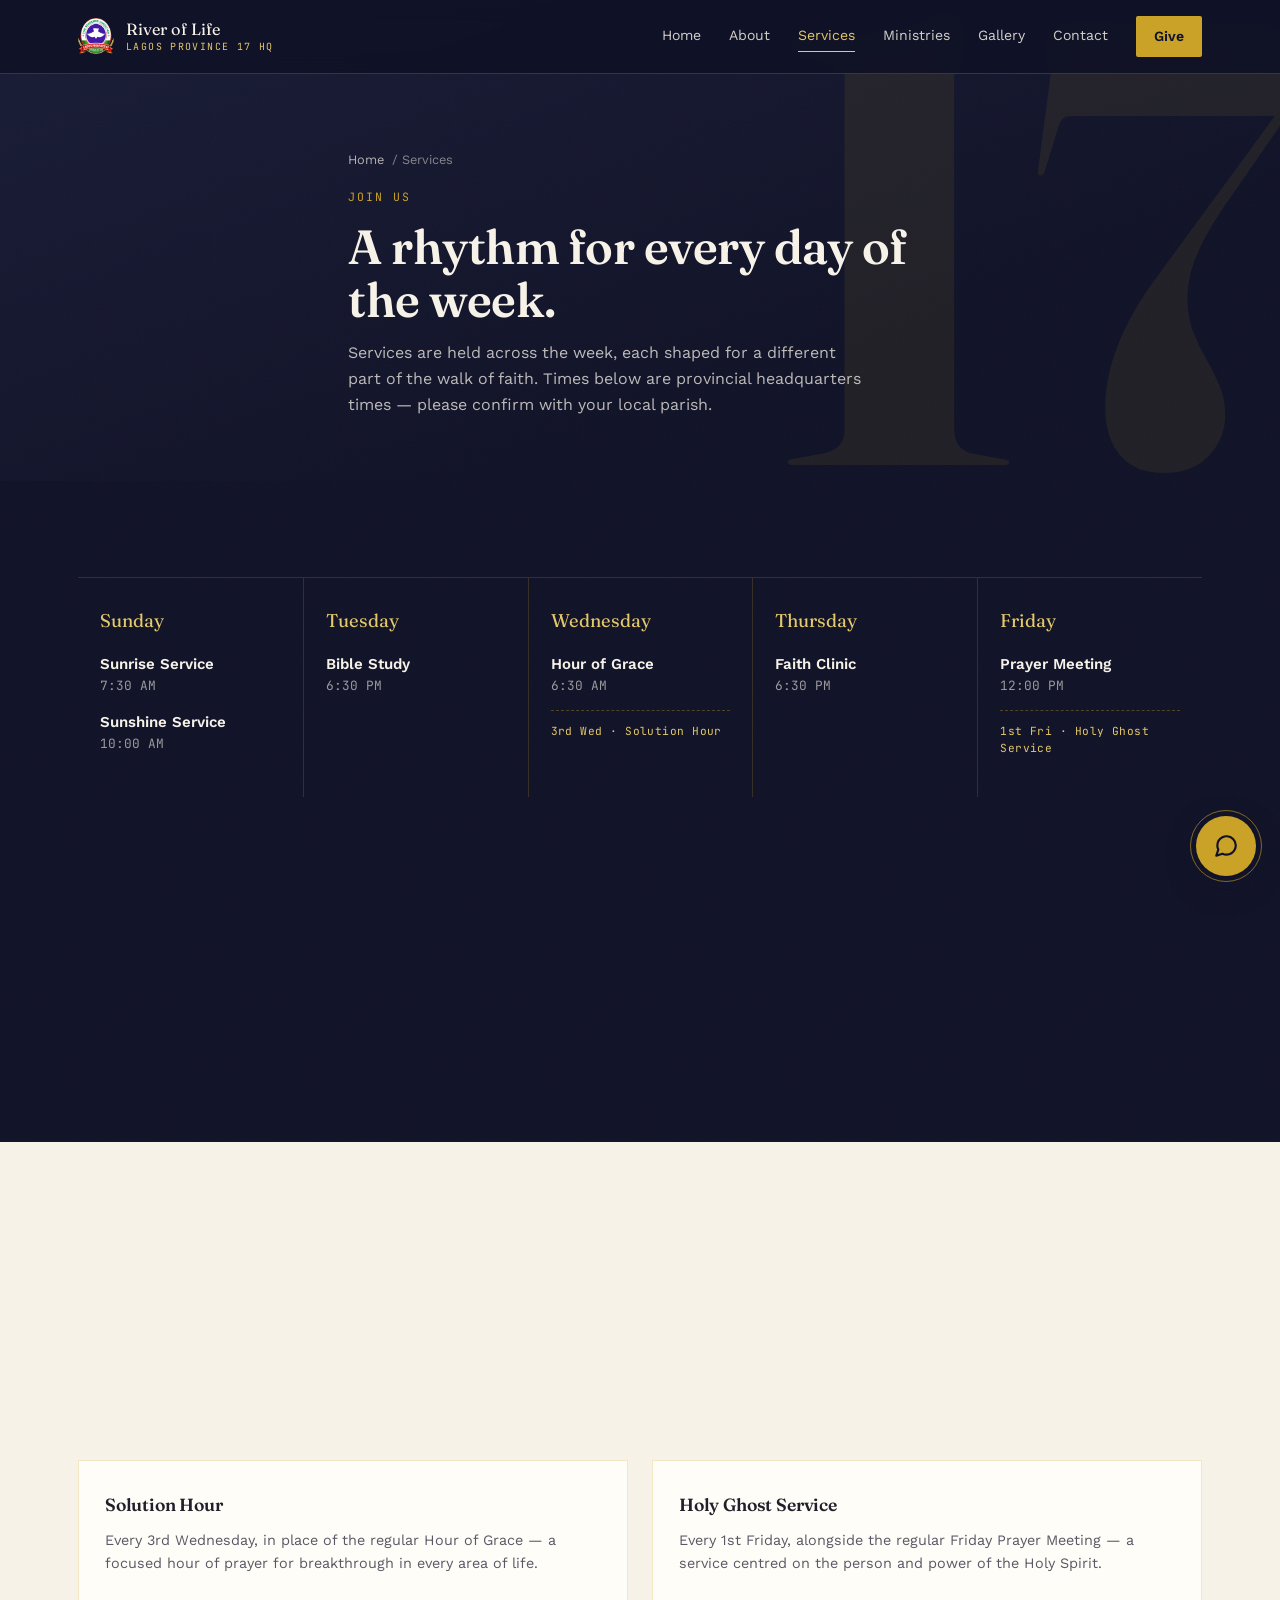
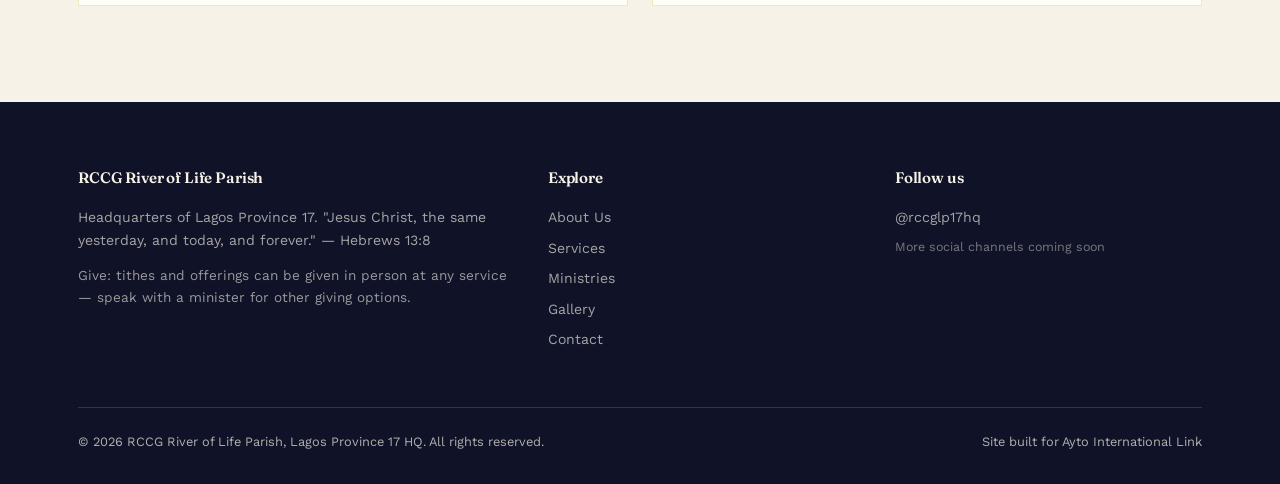
==== services.html @ 567b906a "Add files via upload" ====
<!DOCTYPE html>
<html lang="en" class="no-js">
<head>
<meta charset="UTF-8">
<script>document.documentElement.className="js";</script>
<meta name="viewport" content="width=device-width, initial-scale=1.0">
<title>Services — RCCG River of Life Parish, Lagos Province 17</title>
<meta name="description" content="Weekly service schedule at RCCG River of Life Parish, Lagos Province 17 Headquarters — including Bible Study, Hour of Grace, Faith Clinic, and the Monthly Provincial Vigil.">
<meta name="theme-color" content="#101227">
<meta property="og:title" content="Services — RCCG River of Life Parish, Lagos Province 17">
<meta property="og:type" content="website">
<link rel="icon" type="image/png" href="images/logo.png">
<link rel="apple-touch-icon" href="images/logo.png">
<link rel="preconnect" href="https://fonts.googleapis.com">
<link href="https://fonts.googleapis.com/css2?family=Fraunces:ital,opsz,wght@0,9..144,400;0,9..144,600;0,9..144,700;1,9..144,500&family=Work+Sans:wght@400;500;600&family=JetBrains+Mono:wght@400;500&display=swap" rel="stylesheet">
<link rel="stylesheet" href="css/style.css">
</head>
<body>

<header>
  <div class="nav">
    <a href="index.html" class="brand">
      <img class="brand-mark" src="images/logo.png" alt="RCCG Lagos Province 17 logo">
      <div class="brand-text">River of Life<br><small>Lagos Province 17 HQ</small></div>
    </a>
    <nav class="nav-links" id="navLinks">
      <a href="index.html">Home</a>
      <a href="about.html">About</a>
      <a href="services.html" class="active">Services</a>
      <a href="ministries.html">Ministries</a>
      <a href="gallery.html">Gallery</a>
      <a href="contact.html">Contact</a>
      <a href="contact.html#give" class="nav-cta">Give</a>
    </nav>
    <button class="menu-toggle" id="menuToggle" aria-label="Toggle menu">☰</button>
  </div>
</header>

<section class="page-banner grain">
  <div class="hero-numeral">17</div>
  <div class="wrap page-banner-content">
    <div class="crumb"><a href="index.html">Home</a> / Services</div>
    <span class="eyebrow">Join us</span>
    <h1>A rhythm for every day of the week.</h1>
    <p>Services are held across the week, each shaped for a different part of the walk of faith. Times below are provincial headquarters times — please confirm with your local parish.</p>
  </div>
</section>

<section class="services grain">
  <div class="wrap">
    <div class="week-grid stagger">
      <div class="day-col">
        <div class="day-name">Sunday</div>
        <div class="service-item"><div class="name">Sunrise Service</div><div class="time">7:30 AM</div></div>
        <div class="service-item"><div class="name">Sunshine Service</div><div class="time">10:00 AM</div></div>
      </div>
      <div class="day-col">
        <div class="day-name">Tuesday</div>
        <div class="service-item"><div class="name">Bible Study</div><div class="time">6:30 PM</div></div>
      </div>
      <div class="day-col">
        <div class="day-name">Wednesday</div>
        <div class="service-item"><div class="name">Hour of Grace</div><div class="time">6:30 AM</div></div>
        <div class="monthly-note">3rd Wed · Solution Hour</div>
      </div>
      <div class="day-col">
        <div class="day-name">Thursday</div>
        <div class="service-item"><div class="name">Faith Clinic</div><div class="time">6:30 PM</div></div>
      </div>
      <div class="day-col">
        <div class="day-name">Friday</div>
        <div class="service-item"><div class="name">Prayer Meeting</div><div class="time">12:00 PM</div></div>
        <div class="monthly-note">1st Fri · Holy Ghost Service</div>
      </div>
    </div>

    <div class="reveal vigil-strip">
      <div class="vigil-info">
        <span class="eyebrow" style="color:var(--gold-soft);">Monthly Provincial Vigil</span>
        <h3>A night of prayer. A lifetime of power.</h3>
        <p>Every 3rd Friday of the month, 10:00 PM — ministering: Pastor Thompson Olulade and other anointed ministers of God.</p>
      </div>
      <div class="vigil-meta">
        <span class="vigil-label">Venue</span>
        <span class="vigil-value">118 Nureni Yusuf Drive, Adekunjo Bus Stop, Kollinton, Alagbado, Lagos</span>
      </div>
    </div>
  </div>
</section>

<section>
  <div class="wrap">
    <div class="reveal section-head">
      <span class="eyebrow">Monthly specials, explained</span>
      <h2>Two services that shift each month</h2>
    </div>
    <div class="ministries-grid stagger">
      <div class="min-card"><h3>Solution Hour</h3><p>Every 3rd Wednesday, in place of the regular Hour of Grace — a focused hour of prayer for breakthrough in every area of life.</p></div>
      <div class="min-card"><h3>Holy Ghost Service</h3><p>Every 1st Friday, alongside the regular Friday Prayer Meeting — a service centred on the person and power of the Holy Spirit.</p></div>
    </div>
  </div>
</section>

<footer id="give">
  <div class="wrap">
    <div class="foot-grid">
      <div>
        <h4>RCCG River of Life Parish</h4>
        <p>Headquarters of Lagos Province 17. "Jesus Christ, the same yesterday, and today, and forever." — Hebrews 13:8</p>
        <p style="margin-top:14px; font-size:0.85rem; color:rgba(246,242,232,0.6);">Give: tithes and offerings can be given in person at any service — speak with a minister for other giving options.</p>
      </div>
      <div>
        <h4>Explore</h4>
        <a href="about.html">About Us</a>
        <a href="services.html">Services</a>
        <a href="ministries.html">Ministries</a>
        <a href="gallery.html">Gallery</a>
        <a href="contact.html">Contact</a>
      </div>
      <div>
        <h4>Follow us</h4>
        <a href="https://www.facebook.com/rccglp17hq" target="_blank" rel="noopener">@rccglp17hq</a>
        <p style="font-size:0.78rem; color:rgba(246,242,232,0.45); margin-top:8px;">More social channels coming soon</p>
      </div>
    </div>
    <div class="foot-bottom">
      <span>© 2026 RCCG River of Life Parish, Lagos Province 17 HQ. All rights reserved.</span>
      <span>Site built for Ayto International Link</span>
    </div>
  </div>
</footer>

<button class="back-to-top" id="backToTop" aria-label="Back to top">↑</button>

<button class="chat-launcher" id="chatLauncher" aria-label="Open Ask LP17 assistant">
  <span class="chat-ring"></span>
  <svg viewBox="0 0 24 24" fill="none" stroke="currentColor" stroke-width="2" stroke-linecap="round" stroke-linejoin="round"><path d="M21 11.5a8.38 8.38 0 0 1-.9 3.8 8.5 8.5 0 0 1-7.6 4.7 8.38 8.38 0 0 1-3.8-.9L3 21l1.9-5.7a8.38 8.38 0 0 1-.9-3.8 8.5 8.5 0 0 1 4.7-7.6 8.38 8.38 0 0 1 3.8-.9h.5a8.48 8.48 0 0 1 8 8v.5z"></path></svg>
</button>

<div class="chat-panel" id="chatPanel" role="dialog" aria-label="Ask LP17 assistant">
  <div class="chat-head">
    <div class="chat-head-info">
      <div class="chat-avatar">17</div>
      <div>
        <h4>Ask LP17</h4>
        <span>Works even without internet</span>
      </div>
    </div>
    <button class="chat-close" id="chatClose" aria-label="Close chat">✕</button>
  </div>
  <div class="chat-body" id="chatBody"></div>
  <div class="chat-chips" id="chatChips"></div>
  <div class="chat-input-row">
    <input type="text" id="chatInput" placeholder="Ask about services, location…" aria-label="Type your question">
    <button class="chat-send" id="chatSend" aria-label="Send">
      <svg width="16" height="16" viewBox="0 0 24 24" fill="none" stroke="currentColor" stroke-width="2" stroke-linecap="round" stroke-linejoin="round"><line x1="22" y1="2" x2="11" y2="13"></line><polygon points="22 2 15 22 11 13 2 9 22 2"></polygon></svg>
    </button>
  </div>
</div>

<script src="js/site.js"></script>
<script src="js/chat.js"></script>
</body>
</html>
---- css/style.css ----
:root{
    --indigo: #191c36;
    --indigo-deep: #101227;
    --gold: #c9a227;
    --gold-soft: #e4c869;
    --maroon: #7c2430;
    --cream: #f6f2e8;
    --ink: #201f2b;
    --line: rgba(201,162,39,0.25);
  }
  *{box-sizing:border-box; margin:0; padding:0;}
  html{scroll-behavior:smooth;}
  body{
    font-family:'Work Sans', sans-serif;
    background:var(--cream);
    color:var(--ink);
    line-height:1.6;
    overflow-x:hidden;
  }
  h1,h2,h3,h4{font-family:'Fraunces', serif; font-weight:600; letter-spacing:-0.01em;}
  .eyebrow{
    font-family:'JetBrains Mono', monospace;
    font-size:0.72rem;
    letter-spacing:0.18em;
    text-transform:uppercase;
    color:var(--gold);
  }
  a{color:inherit; text-decoration:none;}
  img{max-width:100%; display:block;}
  .wrap{max-width:1180px; margin:0 auto; padding:0 28px;}

  @media (prefers-reduced-motion: reduce){
    *{animation:none !important; transition:none !important;}
  }

  /* subtle grain for depth on dark sections */
  .grain{position:relative;}
  .grain::before{
    content:""; position:absolute; inset:0; pointer-events:none; opacity:0.5; z-index:0;
    background-image:url("data:image/svg+xml,%3Csvg xmlns='http://www.w3.org/2000/svg' width='120' height='120'%3E%3Cfilter id='n'%3E%3CfeTurbulence type='fractalNoise' baseFrequency='0.9' numOctaves='2' stitchTiles='stitch'/%3E%3C/filter%3E%3Crect width='100%25' height='100%25' filter='url(%23n)' opacity='0.05'/%3E%3C/svg%3E");
  }

  /* reveal-on-scroll (only hides content once JS confirms it can reveal it again) */
  .reveal{transition:opacity .7s ease, transform .7s ease;}
  html.js .reveal{opacity:0; transform:translateY(22px);}
  .reveal.visible{opacity:1; transform:translateY(0);}
  @media (prefers-reduced-motion: reduce){
    html.js .reveal{opacity:1; transform:none;}
  }

  /* back to top */
  .back-to-top{
    position:fixed; left:24px; bottom:24px; width:44px; height:44px; border-radius:50%;
    background:var(--indigo-deep); border:1px solid var(--line); color:var(--gold-soft);
    display:flex; align-items:center; justify-content:center; font-size:1.1rem; cursor:pointer;
    opacity:0; pointer-events:none; transition:opacity .3s ease, transform .2s ease; z-index:90;
  }
  .back-to-top.show{opacity:1; pointer-events:auto;}
  .back-to-top:hover{transform:translateY(-3px);}

  /* ===== FAQ ===== */
  .faq-list{max-width:760px; border-top:1px solid var(--line);}
  .faq-item{border-bottom:1px solid var(--line); padding:20px 0;}
  .faq-item summary{
    cursor:pointer; list-style:none; font-family:'Fraunces', serif; font-weight:600;
    font-size:1.05rem; color:var(--ink); display:flex; justify-content:space-between;
    align-items:center; gap:16px;
  }
  .faq-item summary::-webkit-details-marker{display:none;}
  .faq-item .faq-icon{
    flex-shrink:0; width:26px; height:26px; border-radius:50%; border:1px solid var(--maroon);
    color:var(--maroon); display:flex; align-items:center; justify-content:center;
    font-size:1rem; transition:transform .25s ease;
  }
  .faq-item[open] .faq-icon{transform:rotate(45deg);}
  .faq-item p{margin-top:14px; color:#5a5866; font-size:0.94rem; max-width:600px;}

  /* ===== Contact ===== */
  .contact-label{font-weight:600; margin-bottom:8px;}
  .contact-text{color:#5a5866;}

  /* ===== Ask LP17 chat widget ===== */
  .chat-launcher{
    position:fixed; right:24px; bottom:24px; z-index:95;
    width:60px; height:60px; border-radius:50%; border:none; cursor:pointer;
    background:var(--gold); color:var(--indigo-deep);
    display:flex; align-items:center; justify-content:center;
    box-shadow:0 10px 30px rgba(16,18,39,0.35);
    transition:transform .2s ease;
  }
  .chat-launcher:hover{transform:translateY(-3px);}
  .chat-launcher svg{width:26px; height:26px;}
  .chat-launcher .chat-ring{
    position:absolute; inset:-6px; border-radius:50%; border:1.5px solid var(--gold);
    opacity:0.6; animation:chatring 2.6s infinite;
  }
  @keyframes chatring{0%{transform:scale(0.9); opacity:0.6;} 100%{transform:scale(1.35); opacity:0;}}

  .chat-panel{
    position:fixed; right:24px; bottom:96px; z-index:96;
    width:min(360px, 90vw); height:min(500px, 70vh);
    background:var(--cream); border-radius:8px; overflow:hidden;
    box-shadow:0 20px 60px rgba(16,18,39,0.4);
    display:flex; flex-direction:column;
    transform:translateY(16px) scale(0.98); opacity:0; pointer-events:none;
    transition:transform .25s ease, opacity .25s ease;
  }
  .chat-panel.open{transform:translateY(0) scale(1); opacity:1; pointer-events:auto;}
  .chat-head{
    background:var(--indigo-deep); color:var(--cream); padding:16px 18px;
    display:flex; align-items:center; justify-content:space-between; gap:10px;
    border-bottom:1px solid var(--line); flex-shrink:0;
  }
  .chat-head-info{display:flex; align-items:center; gap:10px;}
  .chat-avatar{
    width:34px; height:34px; border-radius:50%; background:var(--gold);
    color:var(--indigo-deep); font-family:'JetBrains Mono', monospace; font-weight:600;
    font-size:0.75rem; display:flex; align-items:center; justify-content:center; flex-shrink:0;
  }
  .chat-head h4{font-family:'Fraunces', serif; font-size:0.98rem; margin:0;}
  .chat-head span{font-size:0.72rem; color:rgba(246,242,232,0.6);}
  .chat-close{background:none; border:none; color:var(--cream); font-size:1.2rem; cursor:pointer; opacity:0.7;}
  .chat-close:hover{opacity:1;}
  .chat-body{flex:1; overflow-y:auto; padding:16px; display:flex; flex-direction:column; gap:10px;}
  .msg{max-width:82%; font-size:0.87rem; line-height:1.5; padding:10px 13px; border-radius:10px;}
  .msg-bot{background:#fff; border:1px solid var(--line); color:var(--ink); align-self:flex-start; border-bottom-left-radius:2px;}
  .msg-user{background:var(--indigo); color:var(--cream); align-self:flex-end; border-bottom-right-radius:2px;}
  .msg-typing{display:flex; gap:4px; align-self:flex-start; padding:12px 14px; background:#fff; border:1px solid var(--line); border-radius:10px; border-bottom-left-radius:2px;}
  .msg-typing span{width:6px; height:6px; border-radius:50%; background:var(--maroon); opacity:0.5; animation:typingdot 1.2s infinite;}
  .msg-typing span:nth-child(2){animation-delay:.15s;}
  .msg-typing span:nth-child(3){animation-delay:.3s;}
  @keyframes typingdot{0%,60%,100%{opacity:0.3; transform:translateY(0);} 30%{opacity:1; transform:translateY(-3px);}}
  .chat-chips{display:flex; flex-wrap:wrap; gap:8px; padding:0 16px 12px;}
  .chat-chip{
    font-size:0.78rem; padding:7px 12px; border-radius:20px; border:1px solid var(--maroon);
    color:var(--maroon); background:none; cursor:pointer; transition:background .2s ease, color .2s ease;
  }
  .chat-chip:hover{background:var(--maroon); color:var(--cream);}
  .chat-input-row{display:flex; gap:8px; padding:12px 16px; border-top:1px solid var(--line); flex-shrink:0; background:#fff;}
  .chat-input-row input{
    flex:1; border:1px solid var(--line); border-radius:20px; padding:9px 14px;
    font-family:'Work Sans', sans-serif; font-size:0.85rem; background:var(--cream); color:var(--ink);
  }
  .chat-input-row input:focus{outline:2px solid var(--gold); outline-offset:1px;}
  .chat-send{
    width:38px; height:38px; border-radius:50%; border:none; background:var(--gold);
    color:var(--indigo-deep); cursor:pointer; flex-shrink:0; display:flex; align-items:center; justify-content:center;
  }
  @media (max-width:480px){
    .chat-panel{right:12px; left:12px; width:auto; bottom:88px;}
    .chat-launcher{right:16px;}
  }

  /* ===== Header ===== */
  header{
    position:fixed; top:0; left:0; right:0; z-index:100;
    background:rgba(16,18,39,0.92);
    backdrop-filter:blur(10px);
    border-bottom:1px solid var(--line);
  }
  .nav{
    display:flex; align-items:center; justify-content:space-between;
    padding:16px 28px; max-width:1180px; margin:0 auto;
  }
  .brand{display:flex; align-items:center; gap:12px; color:var(--cream);}
  .brand-mark{width:36px; height:36px; flex-shrink:0;}
  .brand-text{font-family:'Fraunces', serif; font-size:1.02rem; line-height:1.15;}
  .brand-text small{display:block; font-family:'JetBrains Mono', monospace; font-size:0.62rem; letter-spacing:0.14em; color:var(--gold-soft); text-transform:uppercase; margin-top:2px;}
  .nav-links{display:flex; gap:28px; align-items:center;}
  .nav-links a{color:var(--cream); font-size:0.88rem; opacity:0.85; transition:opacity .2s;}
  .nav-links a:hover{opacity:1; color:var(--gold-soft);}
  .nav-links a.active{opacity:1; color:var(--gold-soft);}
  .nav-cta{
    background:var(--gold); color:var(--indigo-deep) !important; font-weight:600;
    padding:9px 18px; border-radius:2px; opacity:1 !important;
  }
  .menu-toggle{display:none; background:none; border:none; color:var(--cream); font-size:1.5rem; cursor:pointer;}

  @media (max-width:860px){
    .nav-links{
      position:fixed; top:69px; left:0; right:0; background:var(--indigo-deep);
      flex-direction:column; align-items:flex-start; padding:20px 28px; gap:16px;
      border-bottom:1px solid var(--line);
      transform:translateY(-150%); transition:transform .3s ease;
    }
    .nav-links.open{transform:translateY(0);}
    .menu-toggle{display:block;}
  }

  /* ===== Hero ===== */
  .hero{
    position:relative;
    min-height:100vh;
    display:flex; align-items:center;
    background:linear-gradient(160deg, var(--indigo) 0%, var(--indigo-deep) 65%);
    color:var(--cream);
    padding:140px 0 100px;
    overflow:hidden;
  }
  .hero-bg{
    position:absolute; inset:0; z-index:0;
    background-size:cover; background-position:center 20%;
    opacity:0.55;
  }
  .hero-numeral{
    position:absolute; right:-4vw; top:50%; transform:translateY(-50%);
    font-family:'Fraunces', serif; font-weight:700; font-size:min(60vw, 620px);
    color:rgba(201,162,39,0.09);
    line-height:1; user-select:none; pointer-events:none; z-index:1;
  }
  .hero-content{position:relative; z-index:2; max-width:640px;}
  .hero .eyebrow{margin-bottom:18px; display:block;}
  .hero h1{font-size:clamp(2.4rem, 5.4vw, 3.9rem); line-height:1.06; margin-bottom:22px;}
  .hero h1 em{font-style:italic; color:var(--gold-soft);}
  .hero p.lede{font-size:1.08rem; color:rgba(246,242,232,0.78); max-width:520px; margin-bottom:36px;}
  .hero-actions{display:flex; gap:16px; flex-wrap:wrap;}
  .btn{
    display:inline-block; padding:14px 28px; font-size:0.92rem; font-weight:600;
    border-radius:2px; transition:transform .2s ease, background .2s ease;
  }
  .btn-primary{background:var(--gold); color:var(--indigo-deep);}
  .btn-primary:hover{transform:translateY(-2px); background:var(--gold-soft);}
  .btn-ghost{border:1px solid rgba(246,242,232,0.35); color:var(--cream);}
  .btn-ghost:hover{border-color:var(--gold-soft); color:var(--gold-soft); transform:translateY(-2px);}

  .hero-note{
    position:absolute; bottom:36px; left:28px; right:28px;
    display:flex; justify-content:space-between; align-items:flex-end;
    max-width:1180px; margin:0 auto; z-index:2;
  }
  .hero-note .wrap-inner{display:flex; gap:10px; align-items:center; color:rgba(246,242,232,0.55); font-size:0.8rem;}
  .pulse{width:8px; height:8px; border-radius:50%; background:var(--gold); animation:pulse 2s infinite;}
  @keyframes pulse{0%,100%{opacity:1;} 50%{opacity:0.3;}}

  /* ===== Stats strip ===== */
  .stats-strip{
    position:relative; z-index:2; background:rgba(16,18,39,0.55); border-top:1px solid var(--line); border-bottom:1px solid var(--line);
    backdrop-filter:blur(6px);
  }
  .stats-grid{
    display:grid; grid-template-columns:repeat(4,1fr); max-width:1180px; margin:0 auto; padding:0 28px;
  }
  .stat{padding:22px 20px; text-align:center; border-left:1px solid var(--line);}
  .stat:first-child{border-left:none;}
  .stat strong{display:block; font-family:'Fraunces', serif; font-size:1.6rem; color:var(--gold-soft);}
  .stat span{font-size:0.74rem; color:rgba(246,242,232,0.6); text-transform:uppercase; letter-spacing:0.08em;}
  @media (max-width:760px){
    .stats-grid{grid-template-columns:repeat(2,1fr);}
    .stat:nth-child(3){border-left:none;}
  }

  /* ===== Section shells ===== */
  section{padding:96px 0;}
  .section-head{max-width:640px; margin-bottom:56px;}
  .section-head .eyebrow{margin-bottom:14px; display:block; color:var(--maroon);}
  .section-head h2{font-size:clamp(1.9rem, 3.4vw, 2.6rem);}

  /* ===== Quick resources ===== */
  .resources{background:var(--cream);}
  .res-grid{
    display:grid; grid-template-columns:repeat(auto-fit, minmax(230px,1fr)); gap:1px;
    background:var(--line);
    border:1px solid var(--line);
  }
  .res-card{
    background:var(--cream); padding:32px 26px; transition:background .25s ease;
    display:flex; flex-direction:column; gap:10px; min-height:150px; justify-content:flex-end;
  }
  .res-card:hover{background:#fffdf7;}
  .res-index{font-family:'JetBrains Mono',monospace; font-size:0.75rem; color:var(--gold); letter-spacing:0.1em;}
  .res-card h3{font-size:1.08rem; font-weight:600;}
  .res-card span.arrow{font-size:1.2rem; color:var(--maroon); transition:transform .2s;}
  .res-card:hover span.arrow{transform:translateX(4px);}

  /* ===== Services (weekly rhythm) ===== */
  .services{background:var(--indigo-deep); color:var(--cream);}
  .services .section-head .eyebrow{color:var(--gold-soft);}
  .services .section-head p{color:rgba(246,242,232,0.7); margin-top:14px;}
  .week-grid{display:grid; grid-template-columns:repeat(auto-fit, minmax(200px,1fr)); gap:0;}
  .day-col{
    padding:28px 22px; border-top:1px solid rgba(201,162,39,0.2);
    border-left:1px solid rgba(201,162,39,0.2);
  }
  .day-col:first-child{border-left:none;}
  .day-name{font-family:'Fraunces', serif; font-size:1.15rem; color:var(--gold-soft); margin-bottom:16px;}
  .service-item{margin-bottom:14px;}
  .service-item .name{font-weight:600; font-size:0.94rem;}
  .service-item .time{font-family:'JetBrains Mono', monospace; font-size:0.8rem; color:rgba(246,242,232,0.6);}

  /* ===== Leadership ===== */
  .leadership-card{
    display:grid; grid-template-columns:0.9fr 1.1fr; gap:0;
    background:var(--indigo-deep); border-radius:4px; overflow:hidden;
  }
  .leadership-card img{width:100%; height:100%; object-fit:cover; min-height:280px;}
  .leadership-copy{padding:44px 44px; color:var(--cream); display:flex; flex-direction:column; justify-content:center;}
  .leadership-copy .eyebrow{color:var(--gold-soft); margin-bottom:14px; display:block;}
  .leadership-copy h2{font-size:1.7rem; margin-bottom:16px; color:var(--cream);}
  .leadership-copy p{color:rgba(246,242,232,0.78); font-size:0.96rem;}
  @media (max-width:760px){
    .leadership-card{grid-template-columns:1fr;}
    .leadership-copy{padding:32px 28px;}
  }

  /* ===== Vigil strip ===== */
  .vigil-strip{
    margin-top:48px; padding:36px 40px; border-radius:2px;
    background:rgba(201,162,39,0.08); border:1px solid var(--line);
    display:grid; grid-template-columns:1.4fr 1fr; gap:32px; align-items:center;
  }
  .vigil-strip h3{font-size:1.4rem; color:var(--gold-soft); margin:8px 0 10px;}
  .vigil-strip .vigil-info p{color:rgba(246,242,232,0.75); font-size:0.94rem;}
  .vigil-meta{display:flex; flex-direction:column; gap:4px; border-left:1px solid var(--line); padding-left:28px;}
  .vigil-label{font-family:'JetBrains Mono', monospace; font-size:0.72rem; letter-spacing:0.12em; text-transform:uppercase; color:var(--gold);}
  .vigil-value{font-size:0.92rem; color:rgba(246,242,232,0.85);}
  @media (max-width:720px){
    .vigil-strip{grid-template-columns:1fr;}
    .vigil-meta{border-left:none; border-top:1px solid var(--line); padding-left:0; padding-top:16px;}
  }

  /* ===== Moments gallery ===== */
  .moments-grid{
    display:grid; grid-template-columns:1.1fr 1fr 1fr; grid-template-rows:auto auto;
    gap:20px;
  }
  .moment-card{
    position:relative; overflow:hidden; border-radius:2px; background:var(--indigo-deep);
    min-height:220px;
  }
  .moment-tall{grid-row:span 2;}
  .moment-card img{width:100%; height:100%; object-fit:cover; display:block; transition:transform .5s ease;}
  .moment-card:hover img{transform:scale(1.04);}
  .moment-card figcaption{
    position:absolute; left:0; right:0; bottom:0; padding:20px 20px 16px;
    background:linear-gradient(0deg, rgba(16,18,39,0.92) 10%, rgba(16,18,39,0) 100%);
    color:var(--cream); display:flex; flex-direction:column; gap:2px;
  }
  .moment-card figcaption strong{font-family:'Fraunces', serif; font-size:1.05rem; font-weight:600;}
  .moment-card figcaption span{font-size:0.8rem; color:var(--gold-soft);}
  @media (max-width:820px){
    .moments-grid{grid-template-columns:1fr 1fr;}
    .moment-tall{grid-row:span 1;}
  }
  @media (max-width:560px){
    .moments-grid{grid-template-columns:1fr;}
  }

  /* ===== Youth spotlight ===== */
  .youth-spotlight{margin-top:64px; padding-top:56px; border-top:1px solid var(--line);}
  .youth-head{max-width:560px; margin-bottom:32px;}
  .youth-head .eyebrow{margin-bottom:10px; display:block; color:var(--maroon);}
  .youth-head h3{font-size:1.7rem; margin-bottom:10px;}
  .youth-head p{color:#5a5866; font-size:0.95rem;}
  .youth-grid{display:grid; grid-template-columns:repeat(3, 1fr); gap:20px;}
  .youth-grid img{
    width:100%; height:320px; object-fit:cover; border-radius:2px;
    filter:grayscale(15%) contrast(1.05);
    transition:transform .4s ease, filter .4s ease;
  }
  .youth-grid img:hover{transform:translateY(-4px); filter:grayscale(0%) contrast(1.05);}
  @media (max-width:760px){
    .youth-grid{grid-template-columns:1fr 1fr;}
    .youth-grid img{height:240px;}
  }
  @media (max-width:520px){
    .youth-grid{grid-template-columns:1fr;}
  }

  /* ===== Ministries ===== */
  .ministries-grid{display:grid; grid-template-columns:repeat(auto-fit, minmax(240px,1fr)); gap:24px;}
  .min-card{
    background:#fffdf7; border:1px solid var(--line); padding:30px 26px;
    transition:transform .25s ease, box-shadow .25s ease;
  }
  .min-card:hover{transform:translateY(-4px); box-shadow:0 16px 40px rgba(25,28,54,0.1);}
  .min-card h3{font-size:1.1rem; margin-bottom:10px;}
  .min-card p{font-size:0.9rem; color:#5a5866;}

  /* ===== Next steps / connect card ===== */
  .connect{
    background:var(--maroon); color:var(--cream); border-radius:4px;
    padding:56px 44px; display:grid; grid-template-columns:1fr 1fr; gap:48px;
  }
  .connect h2{font-size:1.9rem; color:var(--cream); margin-bottom:14px;}
  .connect p{color:rgba(246,242,232,0.85); margin-bottom:20px;}
  .connect ul{list-style:none;}
  .connect ul li{
    padding:12px 0; border-bottom:1px solid rgba(246,242,232,0.2);
    font-size:0.95rem; display:flex; align-items:center; gap:12px;
  }
  .connect ul li::before{content:"—"; color:var(--gold-soft);}
  @media (max-width:760px){.connect{grid-template-columns:1fr;}}

  /* ===== Footer ===== */
  footer{background:var(--indigo-deep); color:rgba(246,242,232,0.7); padding:64px 0 32px;}
  .foot-grid{display:grid; grid-template-columns:1.4fr 1fr 1fr; gap:40px; margin-bottom:48px;}
  .foot-grid h4{color:var(--cream); font-size:0.95rem; margin-bottom:16px; font-family:'Fraunces',serif;}
  .foot-grid p, .foot-grid a{font-size:0.88rem; color:rgba(246,242,232,0.65); display:block; margin-bottom:8px;}
  .foot-grid a:hover{color:var(--gold-soft);}
  .foot-bottom{
    border-top:1px solid rgba(246,242,232,0.15); padding-top:24px;
    display:flex; justify-content:space-between; flex-wrap:wrap; gap:12px; font-size:0.8rem;
  }
  @media (max-width:760px){.foot-grid{grid-template-columns:1fr;}}

  /* ===== View transitions (progressive enhancement) ===== */
  @view-transition{navigation:auto;}
  @media (prefers-reduced-motion: no-preference){
    ::view-transition-old(root){animation:viewFadeOut .35s ease both;}
    ::view-transition-new(root){animation:viewFadeIn .4s ease both;}
  }
  @keyframes viewFadeOut{to{opacity:0; transform:translateY(-6px);}}
  @keyframes viewFadeIn{from{opacity:0; transform:translateY(6px);}}

  /* ===== Hero load-in stagger ===== */
  @keyframes riseIn{from{opacity:0; transform:translateY(18px);} to{opacity:1; transform:translateY(0);}}
  .hero-content .eyebrow{animation:riseIn .8s ease both; animation-delay:.1s;}
  .hero-content h1{animation:riseIn .9s ease both; animation-delay:.22s;}
  .hero-content .lede{animation:riseIn .9s ease both; animation-delay:.36s;}
  .hero-content .hero-actions{animation:riseIn .9s ease both; animation-delay:.5s;}
  .hero-note{animation:riseIn 1s ease both; animation-delay:.7s;}
  @media (prefers-reduced-motion: reduce){
    .hero-content .eyebrow, .hero-content h1, .hero-content .lede, .hero-content .hero-actions, .hero-note{animation:none;}
  }

  /* ===== Staggered grid reveal ===== */
  .stagger.visible > *{animation:riseIn .7s ease both;}
  .stagger.visible > *:nth-child(1){animation-delay:.03s;}
  .stagger.visible > *:nth-child(2){animation-delay:.09s;}
  .stagger.visible > *:nth-child(3){animation-delay:.15s;}
  .stagger.visible > *:nth-child(4){animation-delay:.21s;}
  .stagger.visible > *:nth-child(5){animation-delay:.27s;}
  .stagger.visible > *:nth-child(6){animation-delay:.33s;}
  @media (prefers-reduced-motion: reduce){
    .stagger.visible > *{animation:none;}
  }

  /* ===== Button shine sweep ===== */
  .btn{position:relative; overflow:hidden;}
  .btn::after{
    content:""; position:absolute; top:0; left:-60%; width:40%; height:100%;
    background:linear-gradient(120deg, transparent, rgba(255,255,255,0.35), transparent);
    transform:skewX(-20deg); transition:left .6s ease;
  }
  .btn:hover::after{left:130%;}

  /* ===== Nav link underline ===== */
  .nav-links a:not(.nav-cta){position:relative; padding-bottom:2px;}
  .nav-links a:not(.nav-cta)::after{
    content:""; position:absolute; left:0; right:100%; bottom:-3px; height:1px;
    background:var(--gold-soft); transition:right .25s ease;
  }
  .nav-links a:not(.nav-cta):hover::after,
  .nav-links a:not(.nav-cta).active::after{right:0;}

  /* ===== Page banner (sub-pages) ===== */
  .page-banner{
    position:relative; padding:150px 0 64px; background:linear-gradient(160deg, var(--indigo) 0%, var(--indigo-deep) 70%);
    color:var(--cream); overflow:hidden;
  }
  .page-banner .hero-numeral{opacity:1;}
  .page-banner-content{position:relative; z-index:2; max-width:640px;}
  .page-banner .eyebrow{margin-bottom:14px; display:block; animation:riseIn .8s ease both; animation-delay:.1s;}
  .page-banner h1{font-size:clamp(2rem, 4.2vw, 3rem); line-height:1.1; margin-bottom:14px; animation:riseIn .9s ease both; animation-delay:.2s;}
  .page-banner p{color:rgba(246,242,232,0.75); font-size:1rem; max-width:520px; animation:riseIn .9s ease both; animation-delay:.32s;}
  .crumb{display:flex; gap:8px; align-items:center; font-size:0.8rem; color:rgba(246,242,232,0.5); margin-bottom:18px;}
  .crumb a{color:rgba(246,242,232,0.7);}
  .crumb a:hover{color:var(--gold-soft);}

  /* ===== Monthly special note (services) ===== */
  .monthly-note{
    margin-top:14px; padding-top:12px; border-top:1px dashed rgba(201,162,39,0.35);
    font-family:'JetBrains Mono', monospace; font-size:0.7rem; letter-spacing:0.04em;
    color:var(--gold-soft); line-height:1.5;
  }

  /* ===== Facebook handle badge ===== */
  .fb-handle{
    display:inline-flex; align-items:center; gap:8px; font-family:'JetBrains Mono', monospace;
    font-size:0.85rem; color:var(--maroon); border:1px solid var(--maroon); border-radius:20px;
    padding:8px 16px; transition:background .2s ease, color .2s ease;
  }
  .fb-handle:hover{background:var(--maroon); color:var(--cream);}
  .fb-handle svg{width:16px; height:16px; flex-shrink:0;}

  /* ===== Ministry feature block (flyer / event showcase) ===== */
  .ministry-feature{
    margin-top:20px; padding-top:44px; border-top:1px solid var(--line);
  }
  .feature-grid{display:grid; grid-template-columns:0.8fr 1.2fr; gap:36px; align-items:start;}
  .feature-flyer{border-radius:6px; overflow:hidden; box-shadow:0 20px 50px rgba(25,28,54,0.18); transition:transform .4s ease;}
  .feature-flyer:hover{transform:translateY(-6px) rotate(-0.5deg);}
  .feature-copy .eyebrow{margin-bottom:10px; display:block;}
  .feature-copy h3{font-size:1.5rem; margin-bottom:14px;}
  .feature-copy p{color:#5a5866; font-size:0.94rem; margin-bottom:16px;}
  .feature-meta{display:grid; grid-template-columns:1fr 1fr; gap:14px; margin-bottom:20px;}
  .feature-meta div{border-left:2px solid var(--maroon); padding-left:12px;}
  .feature-meta span.label{display:block; font-family:'JetBrains Mono', monospace; font-size:0.66rem; letter-spacing:0.1em; text-transform:uppercase; color:var(--maroon); margin-bottom:4px;}
  .feature-meta span.value{font-size:0.88rem; color:var(--ink); font-weight:600;}
  .feature-list{list-style:none; display:grid; grid-template-columns:1fr 1fr; gap:8px 16px;}
  .feature-list li{font-size:0.85rem; color:#5a5866; padding-left:16px; position:relative;}
  .feature-list li::before{content:"✦"; position:absolute; left:0; color:var(--gold); font-size:0.7rem; top:3px;}
  @media (max-width:820px){
    .feature-grid{grid-template-columns:1fr;}
    .feature-meta, .feature-list{grid-template-columns:1fr 1fr;}
  }

  /* ===== Elders Thanksgiving carousel ===== */
  .carousel{position:relative; max-width:720px; margin:0 auto; border-radius:8px; overflow:hidden; background:var(--indigo-deep); box-shadow:0 24px 60px rgba(16,18,39,0.3);}
  .carousel-track-wrap{position:relative; aspect-ratio:4/3; overflow:hidden;}
  .carousel-track{display:flex; height:100%; transition:transform .6s cubic-bezier(.65,0,.35,1);}
  .carousel-slide{flex:0 0 100%; height:100%; position:relative;}
  .carousel-slide img{width:100%; height:100%; object-fit:cover;}
  .carousel-caption{
    position:absolute; left:0; right:0; bottom:0; padding:24px 28px;
    background:linear-gradient(0deg, rgba(16,18,39,0.9) 15%, rgba(16,18,39,0) 100%);
    color:var(--cream);
  }
  .carousel-caption strong{font-family:'Fraunces', serif; font-size:1.2rem; display:block; margin-bottom:4px;}
  .carousel-caption span{font-size:0.84rem; color:rgba(246,242,232,0.7);}
  .carousel-arrow{
    position:absolute; top:50%; transform:translateY(-50%); z-index:5;
    width:42px; height:42px; border-radius:50%; border:1px solid rgba(246,242,232,0.4);
    background:rgba(16,18,39,0.55); color:var(--cream); backdrop-filter:blur(4px);
    display:flex; align-items:center; justify-content:center; cursor:pointer; transition:background .2s ease, transform .2s ease;
  }
  .carousel-arrow:hover{background:var(--gold); color:var(--indigo-deep); transform:translateY(-50%) scale(1.06);}
  .carousel-arrow.prev{left:16px;} .carousel-arrow.next{right:16px;}
  .carousel-dots{display:flex; justify-content:center; gap:8px; padding:16px 0; background:var(--indigo-deep);}
  .carousel-dot{width:8px; height:8px; border-radius:50%; background:rgba(246,242,232,0.3); border:none; cursor:pointer; transition:background .2s ease, transform .2s ease;}
  .carousel-dot.active{background:var(--gold-soft); transform:scale(1.3);}
  @media (max-width:520px){
    .carousel-arrow{width:34px; height:34px;}
  }

  /* ===== General moments grid re-use (gallery page) ===== */
  .gallery-section{margin-top:56px; padding-top:48px; border-top:1px solid var(--line);}
  .gallery-section:first-child{margin-top:0; padding-top:0; border-top:none;}
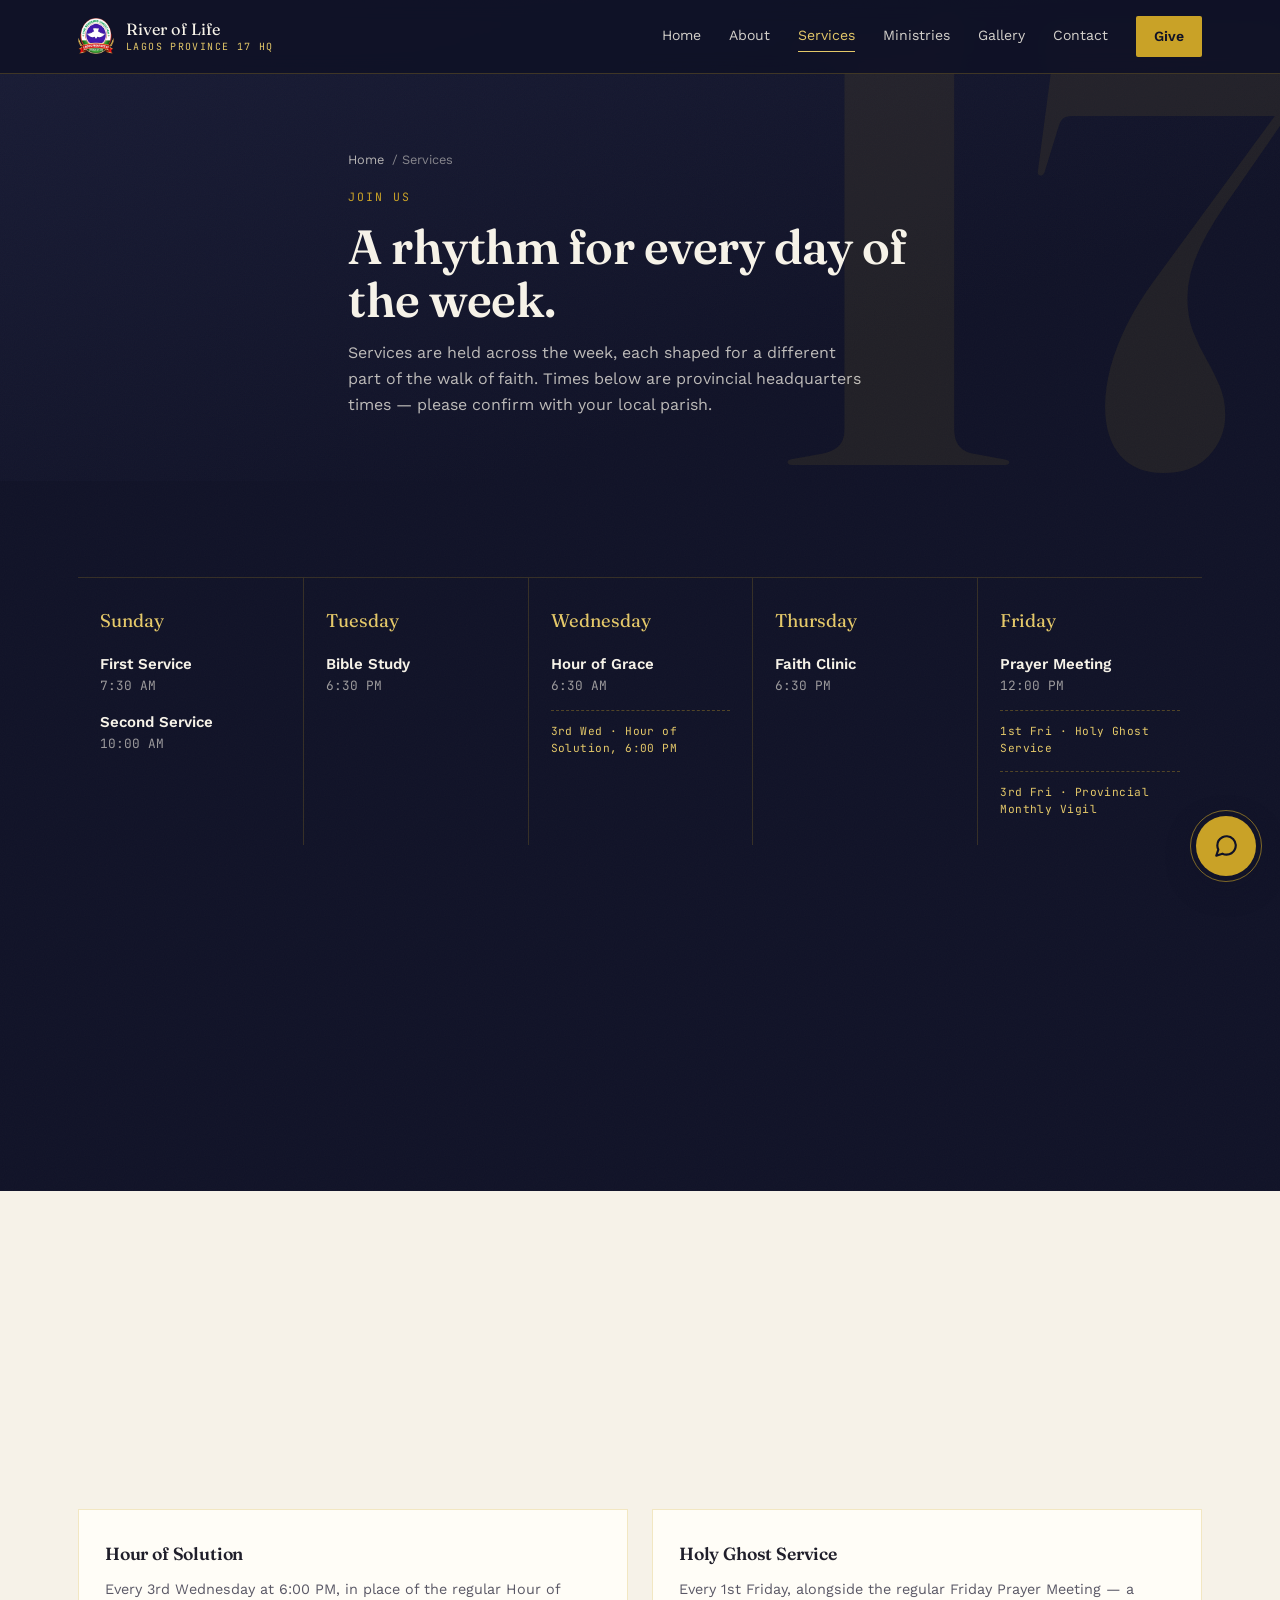
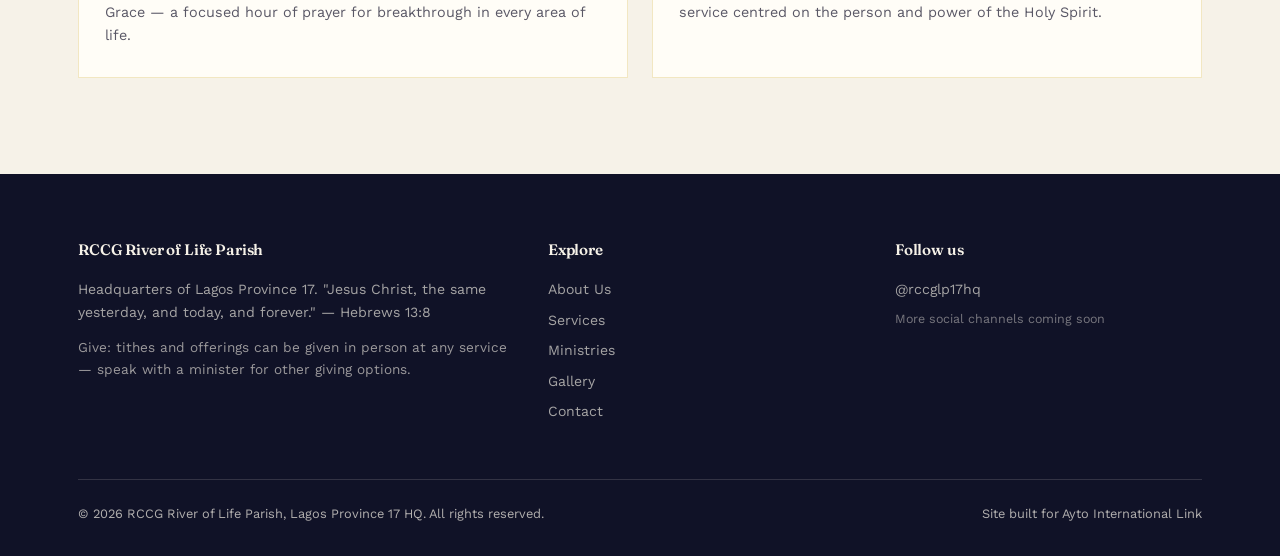
==== commit 817e445c: "Add files via upload" ====
--- a/services.html
+++ b/services.html
@@ -51,8 +51,8 @@
     <div class="week-grid stagger">
       <div class="day-col">
         <div class="day-name">Sunday</div>
-        <div class="service-item"><div class="name">Sunrise Service</div><div class="time">7:30 AM</div></div>
-        <div class="service-item"><div class="name">Sunshine Service</div><div class="time">10:00 AM</div></div>
+        <div class="service-item"><div class="name">First Service</div><div class="time">7:30 AM</div></div>
+        <div class="service-item"><div class="name">Second Service</div><div class="time">10:00 AM</div></div>
       </div>
       <div class="day-col">
         <div class="day-name">Tuesday</div>
@@ -61,7 +61,7 @@
       <div class="day-col">
         <div class="day-name">Wednesday</div>
         <div class="service-item"><div class="name">Hour of Grace</div><div class="time">6:30 AM</div></div>
-        <div class="monthly-note">3rd Wed · Solution Hour</div>
+        <div class="monthly-note">3rd Wed · Hour of Solution, 6:00 PM</div>
       </div>
       <div class="day-col">
         <div class="day-name">Thursday</div>
@@ -71,6 +71,7 @@
         <div class="day-name">Friday</div>
         <div class="service-item"><div class="name">Prayer Meeting</div><div class="time">12:00 PM</div></div>
         <div class="monthly-note">1st Fri · Holy Ghost Service</div>
+        <div class="monthly-note">3rd Fri · Provincial Monthly Vigil</div>
       </div>
     </div>
 
@@ -95,7 +96,7 @@
       <h2>Two services that shift each month</h2>
     </div>
     <div class="ministries-grid stagger">
-      <div class="min-card"><h3>Solution Hour</h3><p>Every 3rd Wednesday, in place of the regular Hour of Grace — a focused hour of prayer for breakthrough in every area of life.</p></div>
+      <div class="min-card"><h3>Hour of Solution</h3><p>Every 3rd Wednesday at 6:00 PM, in place of the regular Hour of Grace — a focused hour of prayer for breakthrough in every area of life.</p></div>
       <div class="min-card"><h3>Holy Ghost Service</h3><p>Every 1st Friday, alongside the regular Friday Prayer Meeting — a service centred on the person and power of the Holy Spirit.</p></div>
     </div>
   </div>
